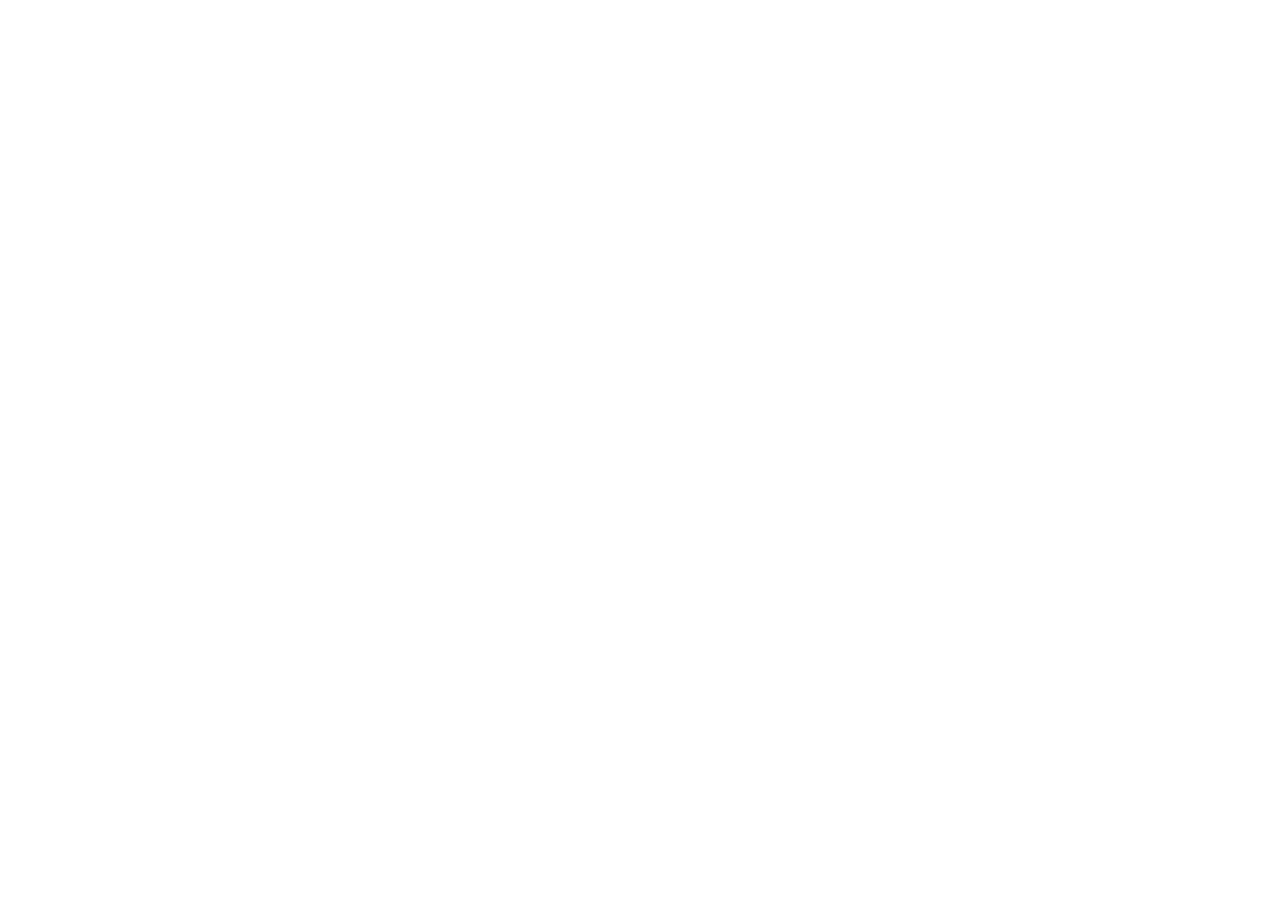
==== vr/index.html @ dc81a2a5 "Create index.html" ====
<!DOCTYPE html>
<html>
<head>
<script src="https://www.marzipano.net/demos/vendor/marzipano.js"></script>
<style>
html, body { margin: 0; height: 100%; }
#pano { width: 100%; height: 100%; }
</style>
</head>
<body>
<div id="pano"></div>

<script>
var viewer = new Marzipano.Viewer(document.getElementById('pano'));
var source = Marzipano.ImageUrlSource.fromString("panorama.jpg");
var geometry = new Marzipano.EquirectGeometry([{ width: 4000 }]);
var view = new Marzipano.RectilinearView();
var scene = viewer.createScene({ source: source, geometry: geometry, view: view });
scene.switchTo();
</script>

</body>
</html>
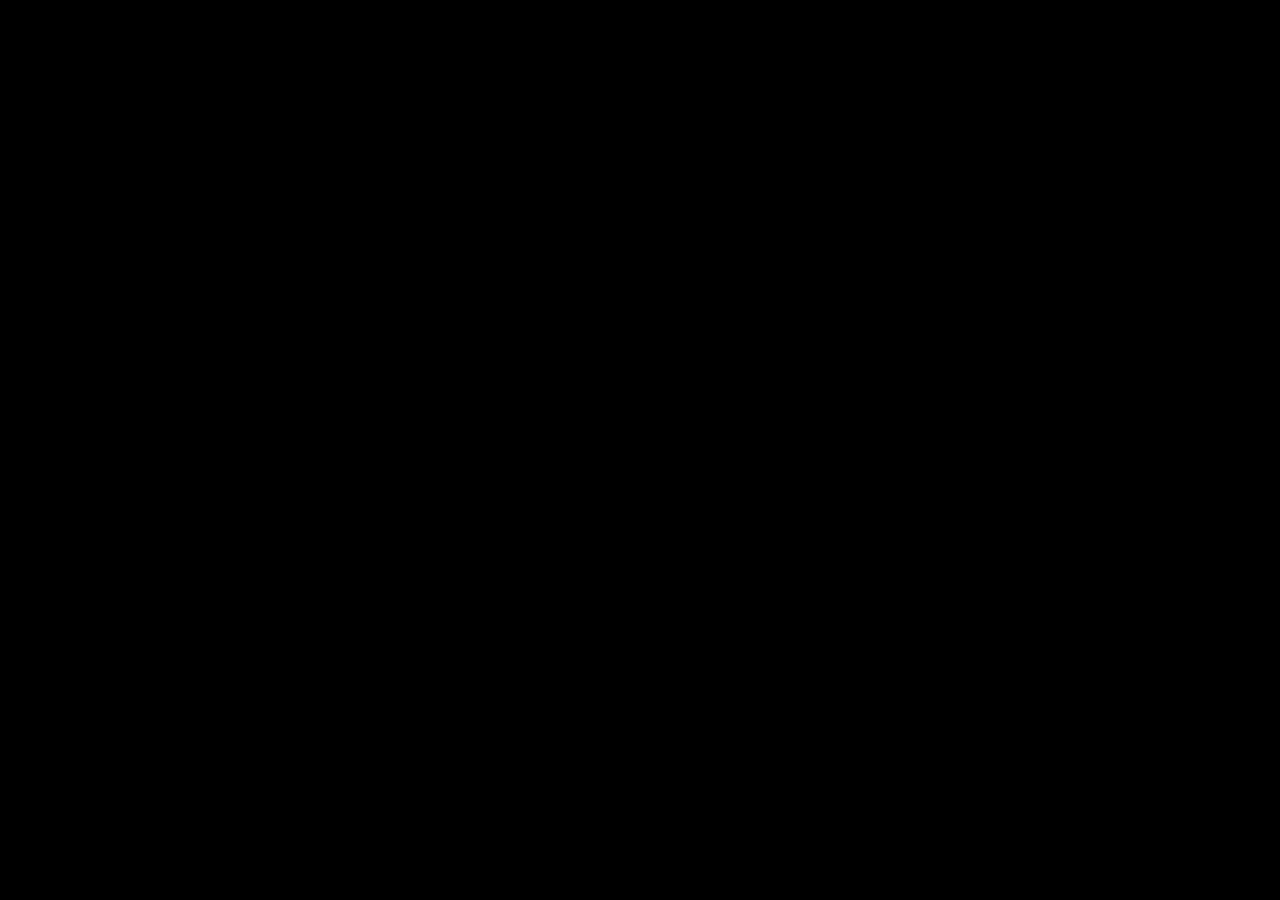
==== commit 52c661b3: "Update index.html" ====
--- a/vr/index.html
+++ b/vr/index.html
@@ -1,22 +1,51 @@
 <!DOCTYPE html>
 <html>
 <head>
-<script src="https://www.marzipano.net/demos/vendor/marzipano.js"></script>
-<style>
-html, body { margin: 0; height: 100%; }
-#pano { width: 100%; height: 100%; }
-</style>
+  <meta charset="utf-8">
+  <title>360 View</title>
+
+  <!-- Marzipano -->
+  <script src="https://www.marzipano.net/demos/vendor/marzipano.js"></script>
+
+  <style>
+    html, body {
+      margin: 0;
+      height: 100%;
+      overflow: hidden;
+    }
+
+    #pano {
+      width: 100%;
+      height: 100vh;
+      background: #000;
+    }
+  </style>
 </head>
+
 <body>
+
 <div id="pano"></div>
 
 <script>
-var viewer = new Marzipano.Viewer(document.getElementById('pano'));
-var source = Marzipano.ImageUrlSource.fromString("panorama.jpg");
-var geometry = new Marzipano.EquirectGeometry([{ width: 4000 }]);
-var view = new Marzipano.RectilinearView();
-var scene = viewer.createScene({ source: source, geometry: geometry, view: view });
-scene.switchTo();
+  // create viewer
+  var viewer = new Marzipano.Viewer(document.getElementById('pano'));
+
+  // IMPORTANT: this must match your file name
+  var source = Marzipano.ImageUrlSource.fromString("panorama.jpg");
+
+  var geometry = new Marzipano.EquirectGeometry([
+    { width: 4000 }
+  ]);
+
+  var view = new Marzipano.RectilinearView();
+
+  var scene = viewer.createScene({
+    source: source,
+    geometry: geometry,
+    view: view
+  });
+
+  scene.switchTo();
 </script>
 
 </body>
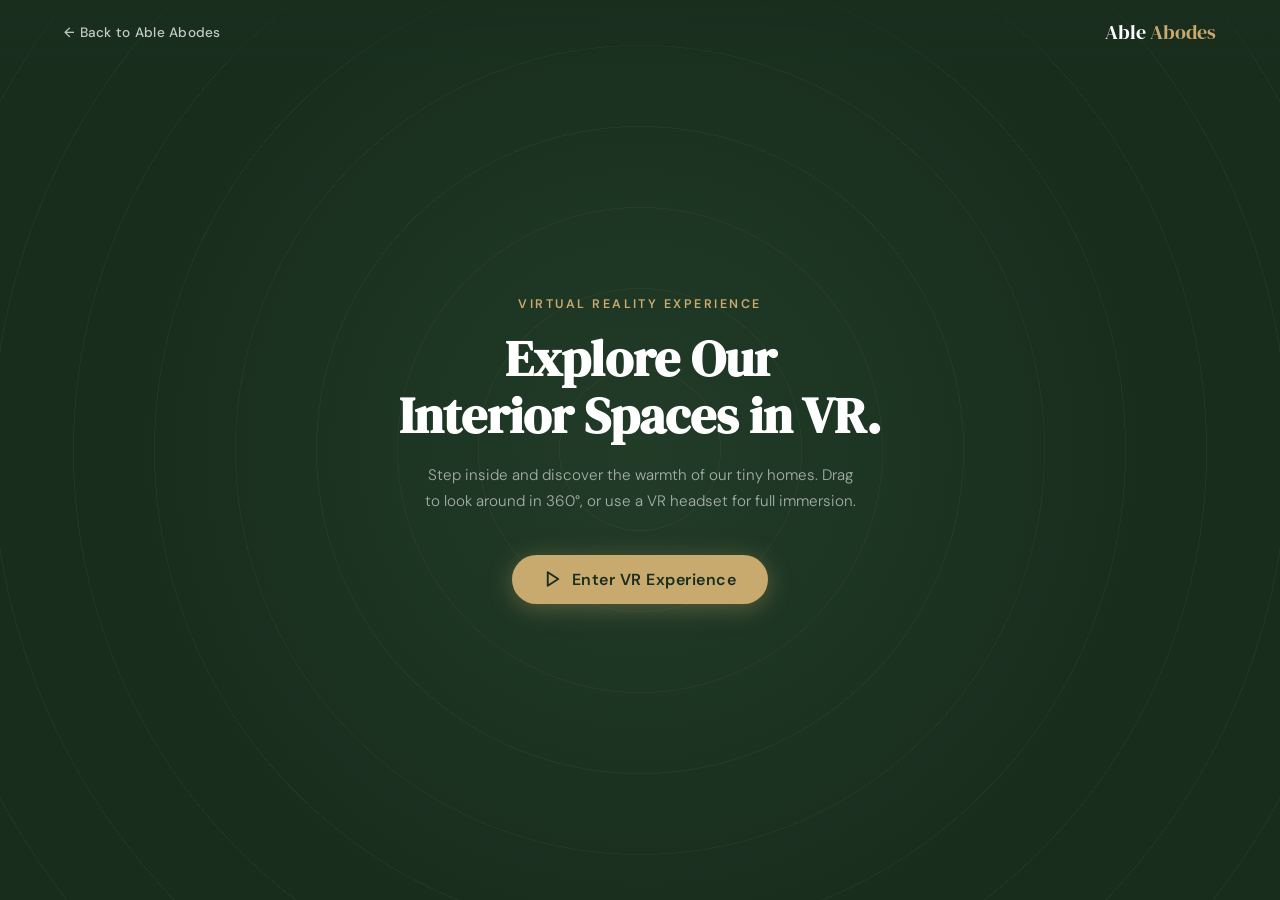
==== commit bcd61201: "Remove all emojis site-wide; replace with clean SVG icons (trust bar, services, use-cases, team, foo" ====
--- a/vr/index.html
+++ b/vr/index.html
@@ -1,52 +1,82 @@
 <!DOCTYPE html>
-<html>
+<html lang="en">
 <head>
   <meta charset="utf-8">
-  <title>360 View</title>
-
-  <!-- Marzipano -->
-  <script src="https://www.marzipano.net/demos/vendor/marzipano.js"></script>
-
-  <style>
-    html, body {
-      margin: 0;
-      height: 100%;
-      overflow: hidden;
-    }
-
-    #pano {
-      width: 100%;
-      height: 100vh;
-      background: #000;
-    }
-  </style>
+  <meta name="viewport" content="width=device-width, initial-scale=1.0">
+  <title>Explore Our Interior Spaces in VR | Able Abodes</title>
+  <script src="https://aframe.io/releases/1.5.0/aframe.min.js"></script>
+  <link rel="stylesheet" href="style.css">
+  <link rel="preconnect" href="https://fonts.googleapis.com">
+  <link href="https://fonts.googleapis.com/css2?family=DM+Serif+Display:ital@0;1&family=DM+Sans:wght@300;400;500;600&display=swap" rel="stylesheet">
 </head>
-
 <body>
 
-<div id="pano"></div>
+  <!-- A-Frame VR scene (fullscreen, renders behind HTML layers) -->
+  <a-scene vr-mode-ui="enabled: true" loading-screen="enabled: false">
+    <a-assets timeout="30000">
+      <video id="vr-video"
+             src="https://cdn.aframe.io/360-video-boilerplate/video/city.mp4"
+             crossorigin="anonymous"
+             loop
+             playsinline
+             muted>
+      </video>
+    </a-assets>
 
-<script>
-  // create viewer
-  var viewer = new Marzipano.Viewer(document.getElementById('pano'));
+    <!-- 360-degree video sphere -->
+    <a-videosphere src="#vr-video" rotation="0 -90 0"></a-videosphere>
 
-  // IMPORTANT: this must match your file name
-  var source = Marzipano.ImageUrlSource.fromString("panorama.jpg");
+    <!-- In-scene floating title (revealed on enter) -->
+    <a-text id="scene-title"
+            value="Explore Our Interior Spaces in VR."
+            position="0 0.2 -3"
+            align="center"
+            color="#c8a96e"
+            width="5"
+            visible="false">
+    </a-text>
 
-  var geometry = new Marzipano.EquirectGeometry([
-    { width: 4000 }
-  ]);
+    <!-- Camera rig -->
+    <a-entity id="camera-rig" position="0 1.6 0">
+      <a-entity camera look-controls wasd-controls></a-entity>
+    </a-entity>
+  </a-scene>
 
-  var view = new Marzipano.RectilinearView();
+  <!-- Fixed header (always visible) -->
+  <header class="vr-header">
+    <a href="../index.html" class="back-link">&#8592; Back to Able Abodes</a>
+    <div class="logo">Able <span class="gold">Abodes</span></div>
+  </header>
 
-  var scene = viewer.createScene({
-    source: source,
-    geometry: geometry,
-    view: view
-  });
+  <!-- Splash overlay (shown before entering) -->
+  <div class="vr-overlay" id="vrOverlay">
+    <div class="overlay-content">
+      <p class="tagline">Virtual Reality Experience</p>
+      <h1>Explore Our Interior&nbsp;Spaces in VR.</h1>
+      <p class="subtitle">
+        Step inside and discover the warmth of our tiny homes.
+        Drag to look around in 360&deg;, or use a VR headset for full immersion.
+      </p>
+      <div class="btn-group">
+        <button class="enter-btn" id="enterVR">
+          <svg width="18" height="18" viewBox="0 0 24 24" fill="none"
+               stroke="currentColor" stroke-width="2.5" stroke-linecap="round"
+               stroke-linejoin="round" aria-hidden="true">
+            <polygon points="5 3 19 12 5 21 5 3"/>
+          </svg>
+          Enter VR Experience
+        </button>
+      </div>
+    </div>
+  </div>
 
-  scene.switchTo();
-</script>
+  <!-- Controls bar (shown after entering) -->
+  <div class="vr-controls hidden" id="vrControls">
+    <button class="ctrl-btn" id="exitBtn">&#10005;&nbsp; Exit</button>
+    <span class="ctrl-title">Explore Our Interior Spaces in VR.</span>
+    <button class="ctrl-btn" id="vrModeBtn">&#9646;&#9646;&nbsp; VR Mode</button>
+  </div>
 
+  <script src="index.js"></script>
 </body>
 </html>
--- a/vr/style.css
+++ b/vr/style.css
@@ -0,0 +1,216 @@
+:root {
+  --forest: #1a2e1e;
+  --sage: #4a7c59;
+  --gold: #c8a96e;
+  --white: #ffffff;
+  --transition: 0.35s cubic-bezier(0.4, 0, 0.2, 1);
+}
+
+*, *::before, *::after {
+  box-sizing: border-box;
+  margin: 0;
+  padding: 0;
+}
+
+html, body {
+  width: 100%;
+  height: 100%;
+  overflow: hidden;
+  font-family: 'DM Sans', sans-serif;
+  background: var(--forest);
+}
+
+/* ─── Header ──────────────────────────────────────────── */
+
+.vr-header {
+  position: fixed;
+  top: 0;
+  left: 0;
+  right: 0;
+  z-index: 300;
+  padding: 18px 5%;
+  display: flex;
+  align-items: center;
+  justify-content: space-between;
+  background: linear-gradient(to bottom, rgba(26, 46, 30, 0.85) 0%, transparent 100%);
+  pointer-events: none;
+}
+
+.vr-header * {
+  pointer-events: all;
+}
+
+.back-link {
+  color: rgba(255, 255, 255, 0.75);
+  font-size: 0.85rem;
+  font-weight: 500;
+  text-decoration: none;
+  letter-spacing: 0.02em;
+  transition: color var(--transition);
+}
+
+.back-link:hover {
+  color: var(--gold);
+}
+
+.logo {
+  font-family: 'DM Serif Display', serif;
+  font-size: 1.25rem;
+  color: var(--white);
+}
+
+.logo .gold {
+  color: var(--gold);
+}
+
+/* ─── Splash Overlay ──────────────────────────────────── */
+
+.vr-overlay {
+  position: fixed;
+  inset: 0;
+  z-index: 200;
+  display: flex;
+  align-items: center;
+  justify-content: center;
+  background: rgba(26, 46, 30, 0.92);
+  transition: opacity 0.4s ease;
+}
+
+/* Subtle circular grid decoration */
+.vr-overlay::before {
+  content: '';
+  position: absolute;
+  inset: 0;
+  background:
+    radial-gradient(circle at 50% 50%, rgba(74, 124, 89, 0.18) 0%, transparent 65%),
+    repeating-radial-gradient(circle at 50% 50%,
+      transparent 0, transparent 80px,
+      rgba(200, 169, 110, 0.06) 80px, rgba(200, 169, 110, 0.06) 81px);
+  pointer-events: none;
+}
+
+.overlay-content {
+  position: relative;
+  text-align: center;
+  max-width: 560px;
+  padding: 40px 24px;
+}
+
+.tagline {
+  font-size: 0.78rem;
+  font-weight: 600;
+  letter-spacing: 0.2em;
+  text-transform: uppercase;
+  color: var(--gold);
+  margin-bottom: 18px;
+}
+
+.overlay-content h1 {
+  font-family: 'DM Serif Display', serif;
+  font-size: clamp(1.9rem, 5vw, 3.2rem);
+  line-height: 1.1;
+  color: var(--white);
+  margin-bottom: 20px;
+}
+
+.subtitle {
+  font-size: 0.95rem;
+  line-height: 1.7;
+  color: rgba(255, 255, 255, 0.6);
+  font-weight: 300;
+  margin-bottom: 40px;
+  max-width: 440px;
+  margin-left: auto;
+  margin-right: auto;
+}
+
+.btn-group {
+  display: flex;
+  justify-content: center;
+}
+
+.enter-btn {
+  display: inline-flex;
+  align-items: center;
+  gap: 10px;
+  background: var(--gold);
+  color: var(--forest);
+  border: none;
+  padding: 14px 32px;
+  border-radius: 50px;
+  font-family: 'DM Sans', sans-serif;
+  font-size: 1rem;
+  font-weight: 600;
+  cursor: pointer;
+  letter-spacing: 0.03em;
+  box-shadow: 0 4px 24px rgba(200, 169, 110, 0.35);
+  transition: background var(--transition), transform var(--transition), box-shadow var(--transition);
+}
+
+.enter-btn:hover {
+  background: var(--white);
+  transform: translateY(-2px);
+  box-shadow: 0 8px 32px rgba(200, 169, 110, 0.45);
+}
+
+.enter-btn:active {
+  transform: translateY(0);
+}
+
+/* ─── Controls Bar ────────────────────────────────────── */
+
+.vr-controls {
+  position: fixed;
+  bottom: 0;
+  left: 0;
+  right: 0;
+  z-index: 300;
+  padding: 16px 5%;
+  display: flex;
+  align-items: center;
+  justify-content: space-between;
+  background: linear-gradient(to top, rgba(26, 46, 30, 0.85) 0%, transparent 100%);
+}
+
+.ctrl-title {
+  font-family: 'DM Serif Display', serif;
+  font-size: 0.9rem;
+  color: rgba(255, 255, 255, 0.7);
+  letter-spacing: 0.02em;
+}
+
+.ctrl-btn {
+  background: rgba(200, 169, 110, 0.12);
+  border: 1px solid rgba(200, 169, 110, 0.35);
+  color: var(--gold);
+  padding: 8px 20px;
+  border-radius: 50px;
+  font-family: 'DM Sans', sans-serif;
+  font-size: 0.82rem;
+  font-weight: 500;
+  letter-spacing: 0.04em;
+  cursor: pointer;
+  transition: background var(--transition);
+}
+
+.ctrl-btn:hover {
+  background: rgba(200, 169, 110, 0.25);
+}
+
+/* ─── Utility ─────────────────────────────────────────── */
+
+.hidden {
+  display: none !important;
+}
+
+/* ─── Responsive ──────────────────────────────────────── */
+
+@media (max-width: 480px) {
+  .ctrl-title {
+    display: none;
+  }
+
+  .vr-controls {
+    justify-content: space-between;
+  }
+}
